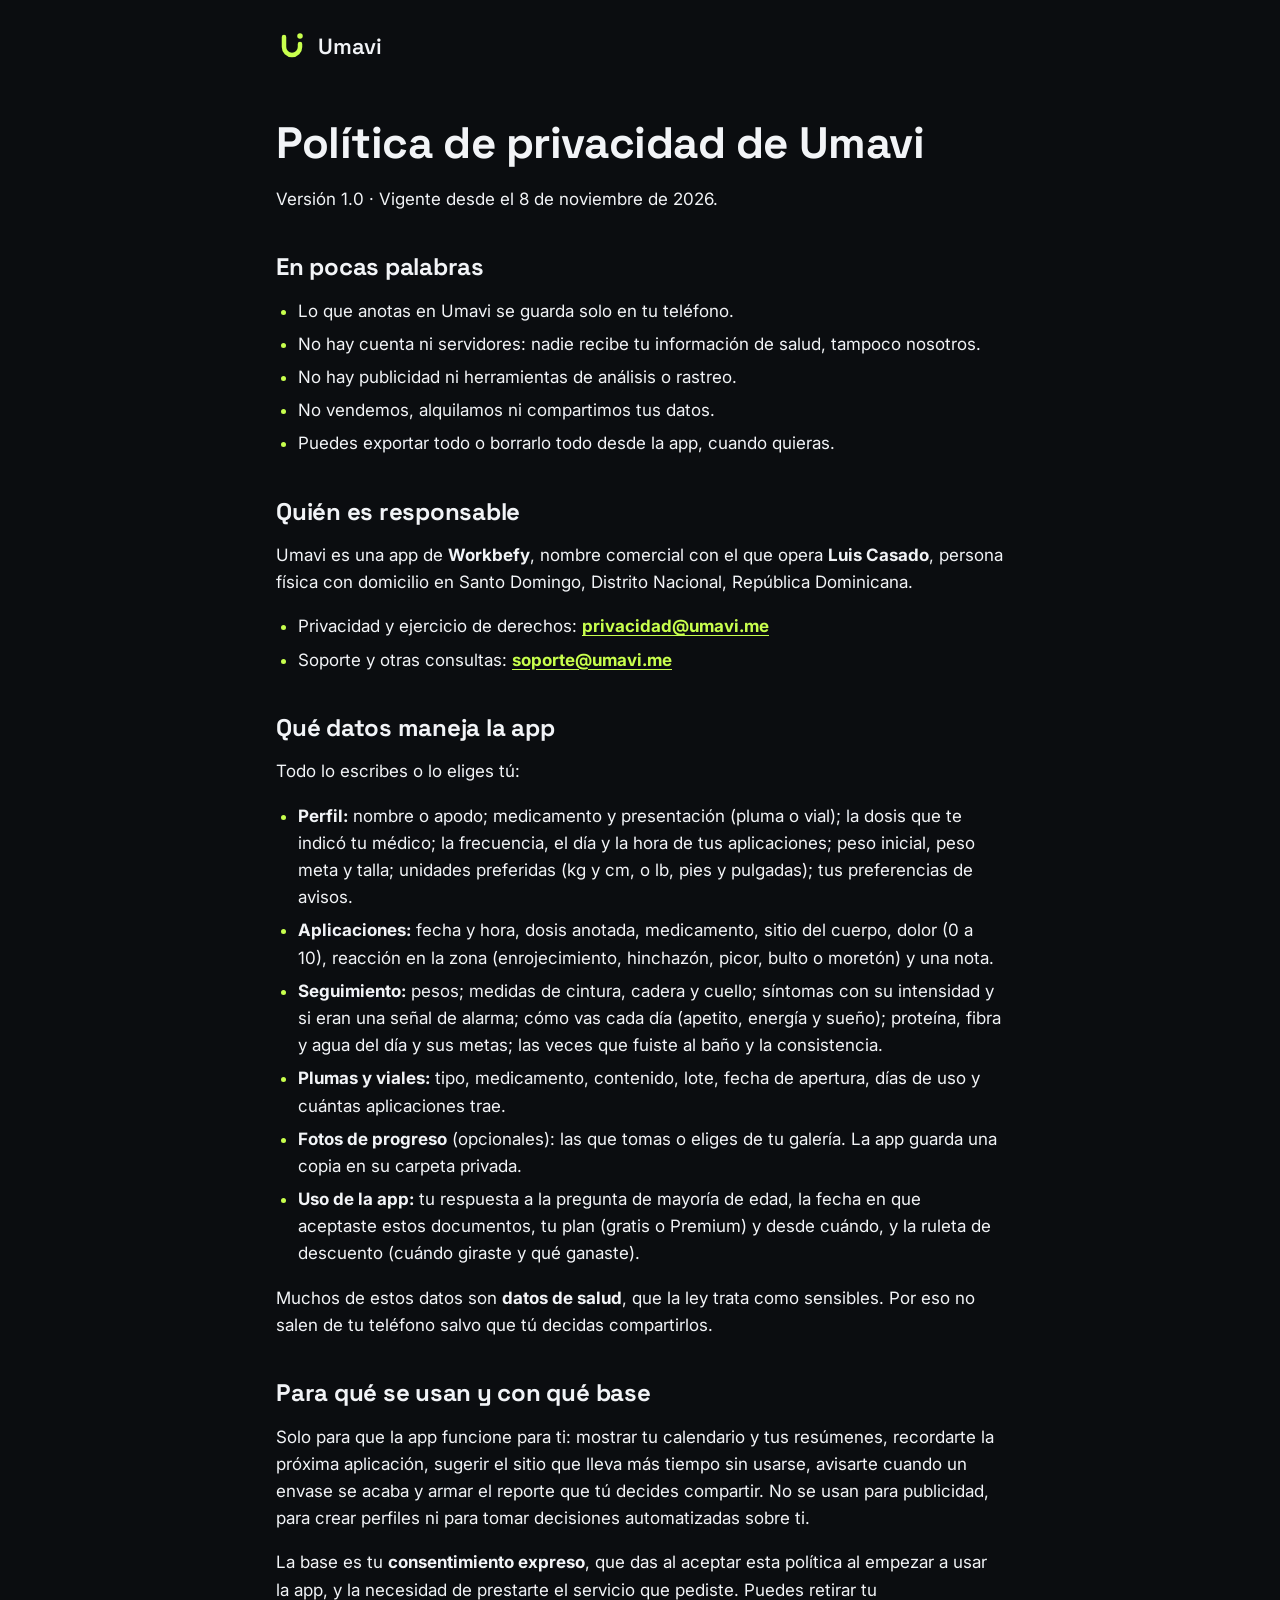
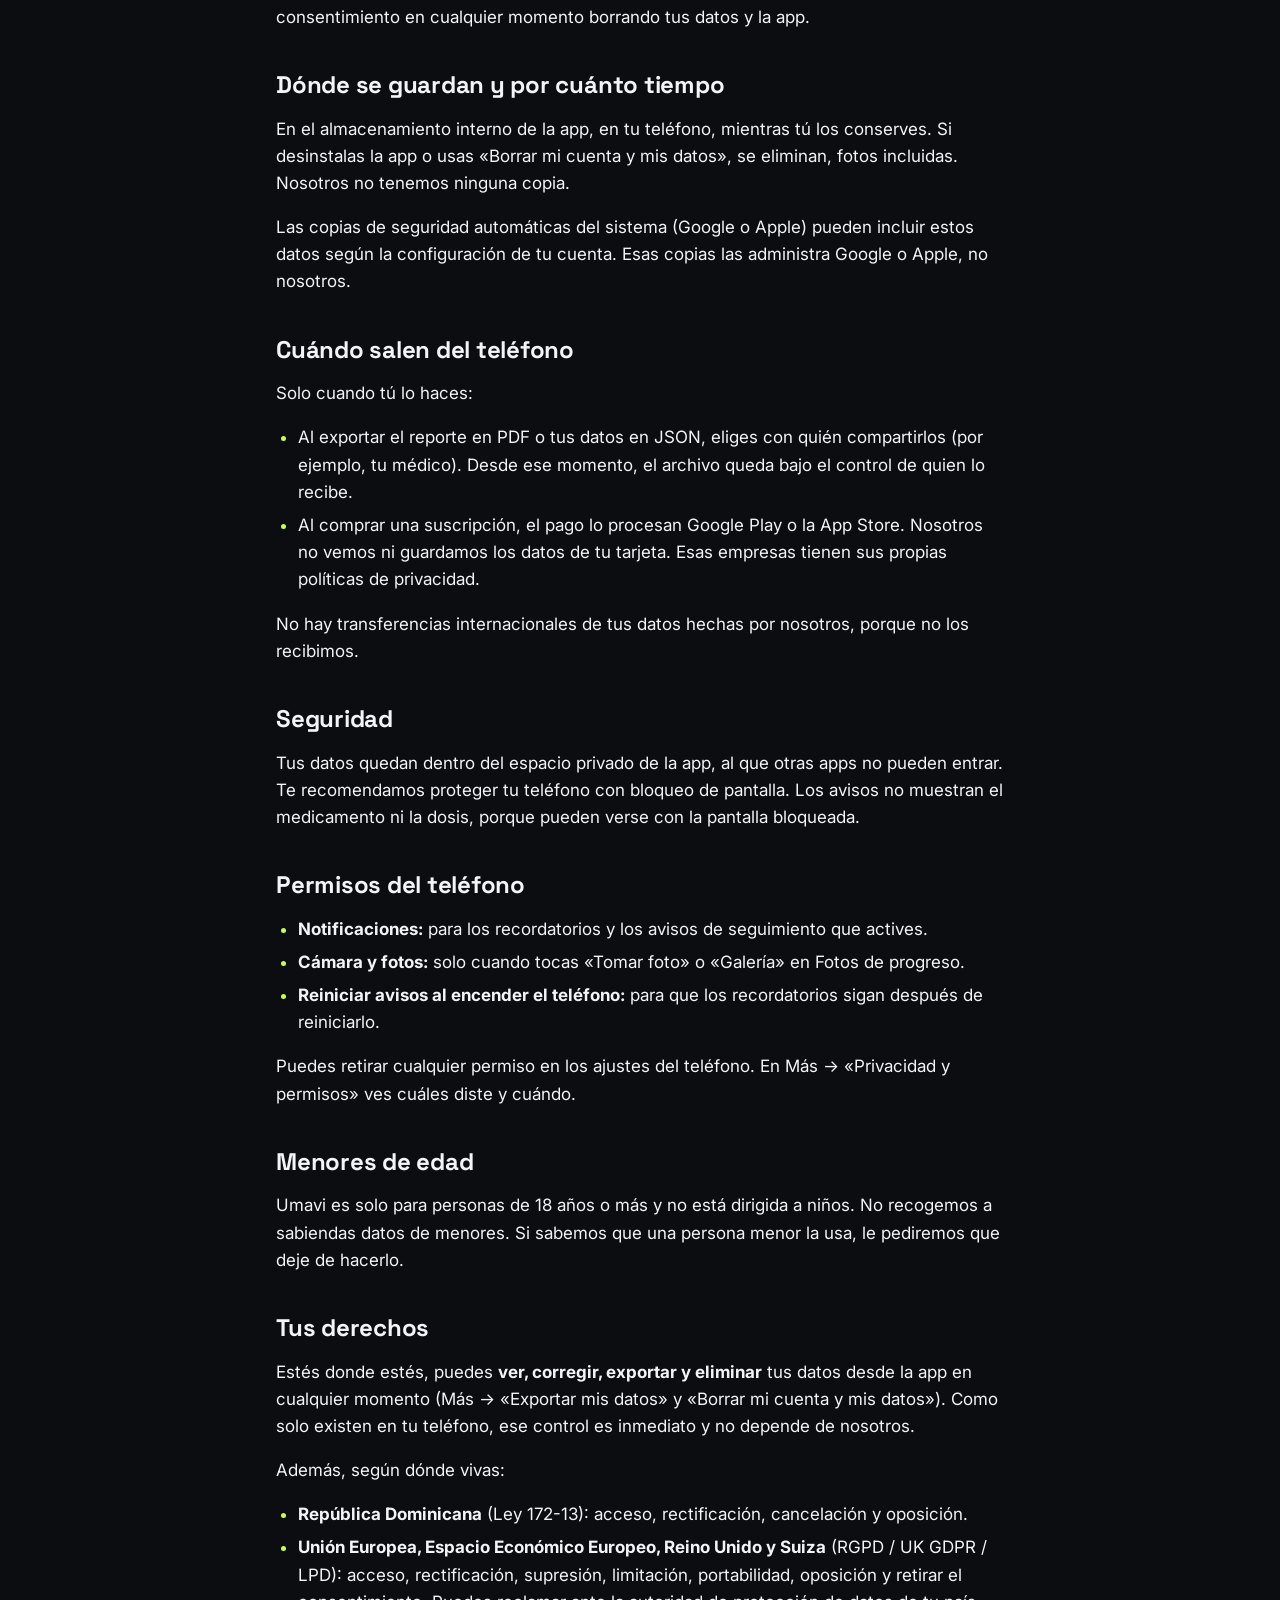
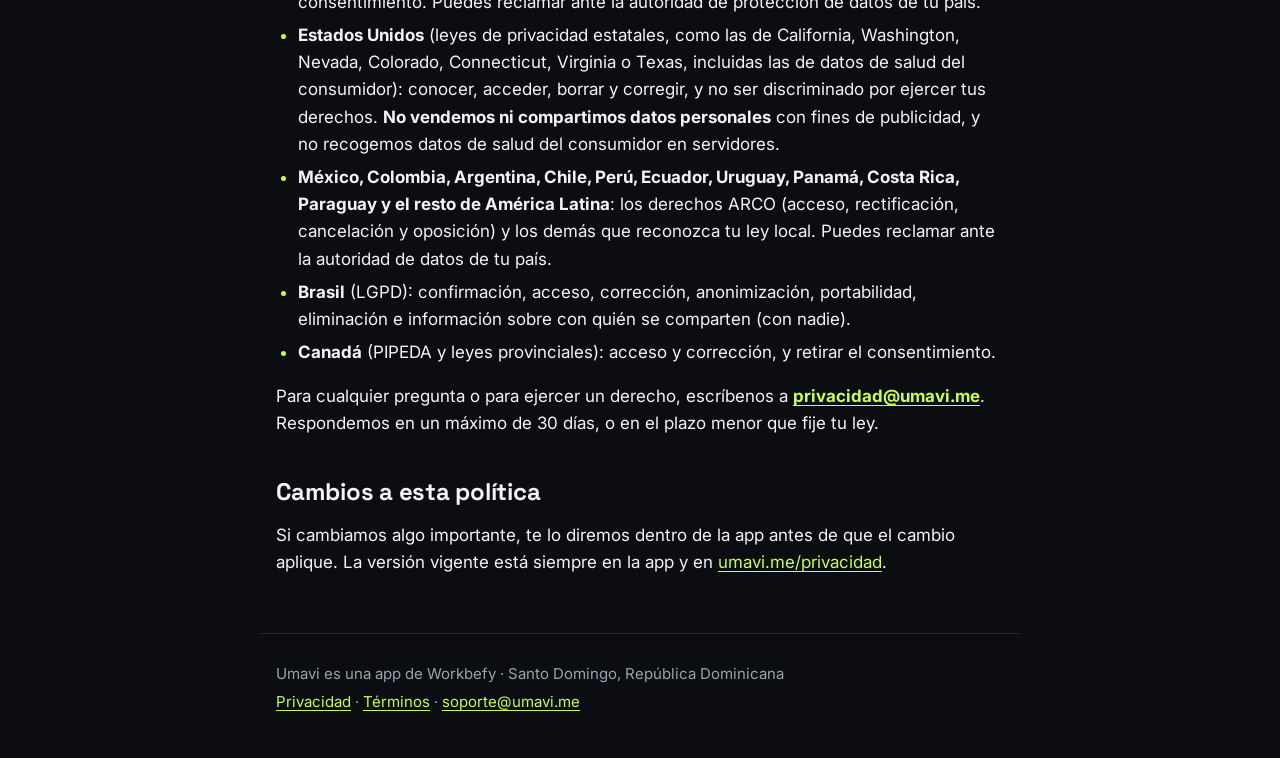
==== privacidad/index.html @ 456c7ed0 "Sitio de umavi.me: inicio, privacidad y términos (versión 1.0)" ====
<!doctype html>
<html lang="es">
<head>
<meta charset="utf-8">
<meta name="viewport" content="width=device-width, initial-scale=1">
<title>Política de privacidad de Umavi</title>
<meta name="description" content="Umavi: diario personal para el tratamiento GLP-1. Privacidad, términos y contacto.">
<link rel="stylesheet" href="../estilo.css">
</head>
<body>
<header class="barra">
  <a class="marca" href="../" aria-label="Umavi, inicio">
    <svg viewBox="0 0 64 64" width="32" height="32" aria-hidden="true"><path d="M16 14v20a16 16 0 0 0 32 0v-6" fill="none" stroke="currentColor" stroke-width="9" stroke-linecap="round"/><circle cx="48" cy="12" r="5.5" fill="currentColor"/></svg>
    <span>Umavi</span>
  </a>
</header>
<main>
<article class="doc">
<h1>Política de privacidad de Umavi</h1>
<p>Versión 1.0 · Vigente desde el 8 de noviembre de 2026.</p>
<h2>En pocas palabras</h2>
<ul>
<li>Lo que anotas en Umavi se guarda solo en tu teléfono.</li>
<li>No hay cuenta ni servidores: nadie recibe tu información de salud, tampoco nosotros.</li>
<li>No hay publicidad ni herramientas de análisis o rastreo.</li>
<li>No vendemos, alquilamos ni compartimos tus datos.</li>
<li>Puedes exportar todo o borrarlo todo desde la app, cuando quieras.</li>
</ul>
<h2>Quién es responsable</h2>
<p>Umavi es una app de <strong>Workbefy</strong>, nombre comercial con el que opera <strong>Luis Casado</strong>, persona física con domicilio en Santo Domingo, Distrito Nacional, República Dominicana.</p>
<ul>
<li>Privacidad y ejercicio de derechos: <strong><a href="mailto:privacidad@umavi.me">privacidad@umavi.me</a></strong></li>
<li>Soporte y otras consultas: <strong><a href="mailto:soporte@umavi.me">soporte@umavi.me</a></strong></li>
</ul>
<h2>Qué datos maneja la app</h2>
<p>Todo lo escribes o lo eliges tú:</p>
<ul>
<li><strong>Perfil:</strong> nombre o apodo; medicamento y presentación (pluma o vial); la dosis que te indicó tu médico; la frecuencia, el día y la hora de tus aplicaciones; peso inicial, peso meta y talla; unidades preferidas (kg y cm, o lb, pies y pulgadas); tus preferencias de avisos.</li>
<li><strong>Aplicaciones:</strong> fecha y hora, dosis anotada, medicamento, sitio del cuerpo, dolor (0 a 10), reacción en la zona (enrojecimiento, hinchazón, picor, bulto o moretón) y una nota.</li>
<li><strong>Seguimiento:</strong> pesos; medidas de cintura, cadera y cuello; síntomas con su intensidad y si eran una señal de alarma; cómo vas cada día (apetito, energía y sueño); proteína, fibra y agua del día y sus metas; las veces que fuiste al baño y la consistencia.</li>
<li><strong>Plumas y viales:</strong> tipo, medicamento, contenido, lote, fecha de apertura, días de uso y cuántas aplicaciones trae.</li>
<li><strong>Fotos de progreso</strong> (opcionales): las que tomas o eliges de tu galería. La app guarda una copia en su carpeta privada.</li>
<li><strong>Uso de la app:</strong> tu respuesta a la pregunta de mayoría de edad, la fecha en que aceptaste estos documentos, tu plan (gratis o Premium) y desde cuándo, y la ruleta de descuento (cuándo giraste y qué ganaste).</li>
</ul>
<p>Muchos de estos datos son <strong>datos de salud</strong>, que la ley trata como sensibles. Por eso no salen de tu teléfono salvo que tú decidas compartirlos.</p>
<h2>Para qué se usan y con qué base</h2>
<p>Solo para que la app funcione para ti: mostrar tu calendario y tus resúmenes, recordarte la próxima aplicación, sugerir el sitio que lleva más tiempo sin usarse, avisarte cuando un envase se acaba y armar el reporte que tú decides compartir. No se usan para publicidad, para crear perfiles ni para tomar decisiones automatizadas sobre ti.</p>
<p>La base es tu <strong>consentimiento expreso</strong>, que das al aceptar esta política al empezar a usar la app, y la necesidad de prestarte el servicio que pediste. Puedes retirar tu consentimiento en cualquier momento borrando tus datos y la app.</p>
<h2>Dónde se guardan y por cuánto tiempo</h2>
<p>En el almacenamiento interno de la app, en tu teléfono, mientras tú los conserves. Si desinstalas la app o usas «Borrar mi cuenta y mis datos», se eliminan, fotos incluidas. Nosotros no tenemos ninguna copia.</p>
<p>Las copias de seguridad automáticas del sistema (Google o Apple) pueden incluir estos datos según la configuración de tu cuenta. Esas copias las administra Google o Apple, no nosotros.</p>
<h2>Cuándo salen del teléfono</h2>
<p>Solo cuando tú lo haces:</p>
<ul>
<li>Al exportar el reporte en PDF o tus datos en JSON, eliges con quién compartirlos (por ejemplo, tu médico). Desde ese momento, el archivo queda bajo el control de quien lo recibe.</li>
<li>Al comprar una suscripción, el pago lo procesan Google Play o la App Store. Nosotros no vemos ni guardamos los datos de tu tarjeta. Esas empresas tienen sus propias políticas de privacidad.</li>
</ul>
<p>No hay transferencias internacionales de tus datos hechas por nosotros, porque no los recibimos.</p>
<h2>Seguridad</h2>
<p>Tus datos quedan dentro del espacio privado de la app, al que otras apps no pueden entrar. Te recomendamos proteger tu teléfono con bloqueo de pantalla. Los avisos no muestran el medicamento ni la dosis, porque pueden verse con la pantalla bloqueada.</p>
<h2>Permisos del teléfono</h2>
<ul>
<li><strong>Notificaciones:</strong> para los recordatorios y los avisos de seguimiento que actives.</li>
<li><strong>Cámara y fotos:</strong> solo cuando tocas «Tomar foto» o «Galería» en Fotos de progreso.</li>
<li><strong>Reiniciar avisos al encender el teléfono:</strong> para que los recordatorios sigan después de reiniciarlo.</li>
</ul>
<p>Puedes retirar cualquier permiso en los ajustes del teléfono. En Más → «Privacidad y permisos» ves cuáles diste y cuándo.</p>
<h2>Menores de edad</h2>
<p>Umavi es solo para personas de 18 años o más y no está dirigida a niños. No recogemos a sabiendas datos de menores. Si sabemos que una persona menor la usa, le pediremos que deje de hacerlo.</p>
<h2>Tus derechos</h2>
<p>Estés donde estés, puedes <strong>ver, corregir, exportar y eliminar</strong> tus datos desde la app en cualquier momento (Más → «Exportar mis datos» y «Borrar mi cuenta y mis datos»). Como solo existen en tu teléfono, ese control es inmediato y no depende de nosotros.</p>
<p>Además, según dónde vivas:</p>
<ul>
<li><strong>República Dominicana</strong> (Ley 172-13): acceso, rectificación, cancelación y oposición.</li>
<li><strong>Unión Europea, Espacio Económico Europeo, Reino Unido y Suiza</strong> (RGPD / UK GDPR / LPD): acceso, rectificación, supresión, limitación, portabilidad, oposición y retirar el consentimiento. Puedes reclamar ante la autoridad de protección de datos de tu país.</li>
<li><strong>Estados Unidos</strong> (leyes de privacidad estatales, como las de California, Washington, Nevada, Colorado, Connecticut, Virginia o Texas, incluidas las de datos de salud del consumidor): conocer, acceder, borrar y corregir, y no ser discriminado por ejercer tus derechos. <strong>No vendemos ni compartimos datos personales</strong> con fines de publicidad, y no recogemos datos de salud del consumidor en servidores.</li>
<li><strong>México, Colombia, Argentina, Chile, Perú, Ecuador, Uruguay, Panamá, Costa Rica, Paraguay y el resto de América Latina</strong>: los derechos ARCO (acceso, rectificación, cancelación y oposición) y los demás que reconozca tu ley local. Puedes reclamar ante la autoridad de datos de tu país.</li>
<li><strong>Brasil</strong> (LGPD): confirmación, acceso, corrección, anonimización, portabilidad, eliminación e información sobre con quién se comparten (con nadie).</li>
<li><strong>Canadá</strong> (PIPEDA y leyes provinciales): acceso y corrección, y retirar el consentimiento.</li>
</ul>
<p>Para cualquier pregunta o para ejercer un derecho, escríbenos a <strong><a href="mailto:privacidad@umavi.me">privacidad@umavi.me</a></strong>. Respondemos en un máximo de 30 días, o en el plazo menor que fije tu ley.</p>
<h2>Cambios a esta política</h2>
<p>Si cambiamos algo importante, te lo diremos dentro de la app antes de que el cambio aplique. La versión vigente está siempre en la app y en <a href="https://umavi.me/privacidad/">umavi.me/privacidad</a>.</p>
</article>

</main>
<footer class="pie">
  <p>Umavi es una app de Workbefy · Santo Domingo, República Dominicana</p>
  <p><a href="../privacidad/">Privacidad</a> · <a href="../terminos/">Términos</a> · <a href="mailto:soporte@umavi.me">soporte@umavi.me</a></p>
</footer>
</body>
</html>
---- estilo.css ----
@font-face { font-family: "Inter"; src: url("fuentes/Inter.ttf") format("truetype"); font-weight: 100 900; font-display: swap; }
@font-face { font-family: "Space Grotesk"; src: url("fuentes/SpaceGrotesk.ttf") format("truetype"); font-weight: 300 700; font-display: swap; }
:root {
  --fondo: #0B0D10; --superficie: #15181D; --borde: #262B33;
  --texto: #F2F4F7; --suave: #9AA3AF; --acento: #C8FF4D;
  color-scheme: dark;
}
* { box-sizing: border-box; }
html { -webkit-text-size-adjust: 100%; }
body { margin: 0; background: var(--fondo); color: var(--texto); font: 400 17px/1.6 "Inter", system-ui, sans-serif; }
a { color: var(--acento); text-underline-offset: 3px; overflow-wrap: anywhere; }
a:focus-visible { outline: 2px solid var(--acento); outline-offset: 3px; border-radius: 4px; }
.barra, main, .pie { width: 100%; max-width: 760px; margin: 0 auto; padding: 0 16px; }
.barra { padding-top: 24px; padding-bottom: 8px; }
.marca { display: inline-flex; align-items: center; gap: 10px; min-height: 44px; color: var(--acento); text-decoration: none;
  font: 600 22px/1 "Space Grotesk", sans-serif; }
.marca span { color: var(--texto); }
h1, h2, h3 { font-family: "Space Grotesk", sans-serif; line-height: 1.15; letter-spacing: -0.01em; }
.portada h1 { font-size: clamp(40px, 9vw, 64px); margin: 48px 0 16px; }
.bajada { font-size: 19px; max-width: 60ch; }
.nota { color: var(--suave); font-size: 15px; }
.tarjetas { display: grid; gap: 12px; margin: 40px 0 56px; }
.tarjeta { display: flex; flex-direction: column; gap: 4px; padding: 20px 24px; min-height: 48px; background: var(--superficie);
  border: 1px solid var(--borde); border-radius: 24px; text-decoration: none; color: var(--texto); transition: border-color .15s; }
.tarjeta:hover { border-color: var(--acento); }
.tarjeta span { font: 600 19px/1.3 "Space Grotesk", sans-serif; }
.tarjeta small { color: var(--suave); font-size: 15px; }
.doc h1 { font-size: clamp(32px, 7vw, 44px); margin: 40px 0 8px; }
.doc h2 { font-size: 24px; margin: 40px 0 8px; }
.doc h3 { font-size: 19px; margin: 24px 0 8px; }
.doc p, .doc li { max-width: 68ch; }
.doc ul { padding-left: 22px; }
.doc li { margin: 6px 0; }
.doc li::marker { color: var(--acento); }
.pie { border-top: 1px solid var(--borde); margin-top: 56px; padding-top: 24px; padding-bottom: 40px; color: var(--suave); font-size: 15px; }
.pie p { margin: 4px 0; }
@media (prefers-reduced-motion: reduce) { .tarjeta { transition: none; } }
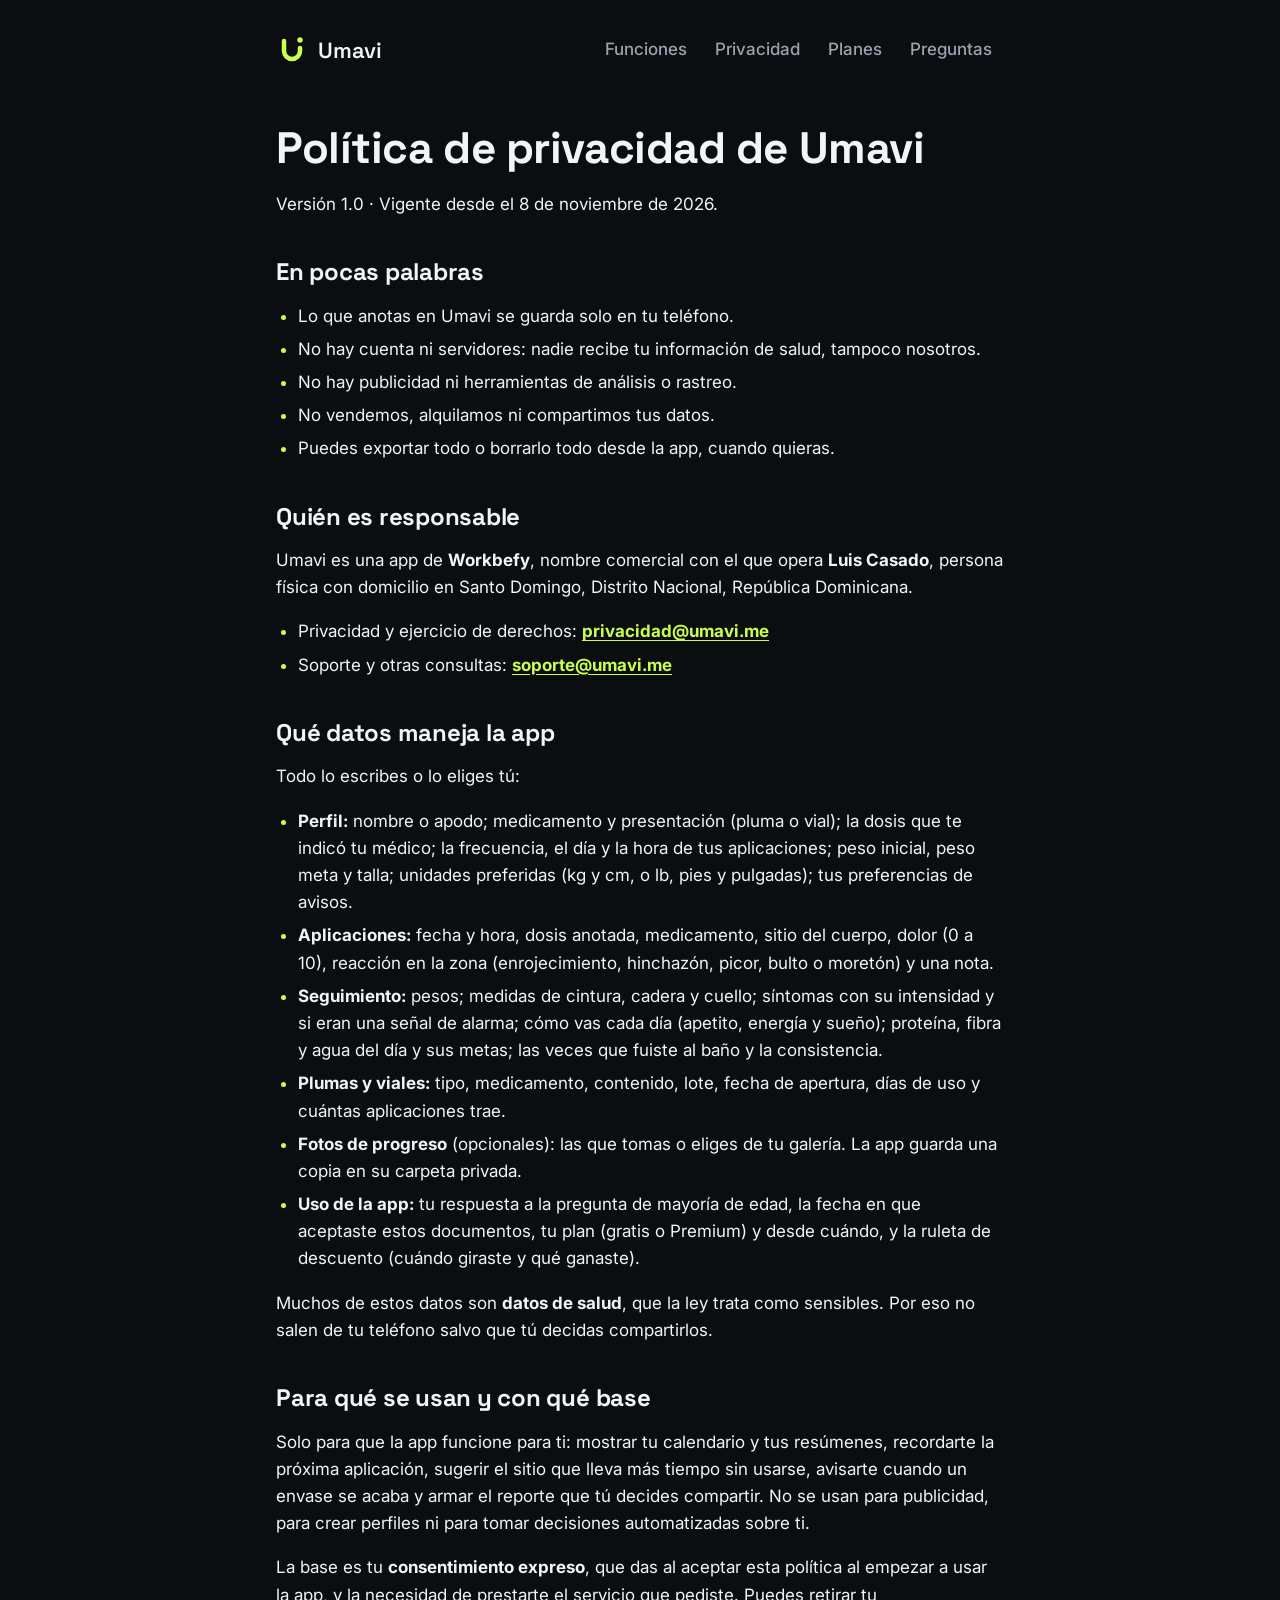
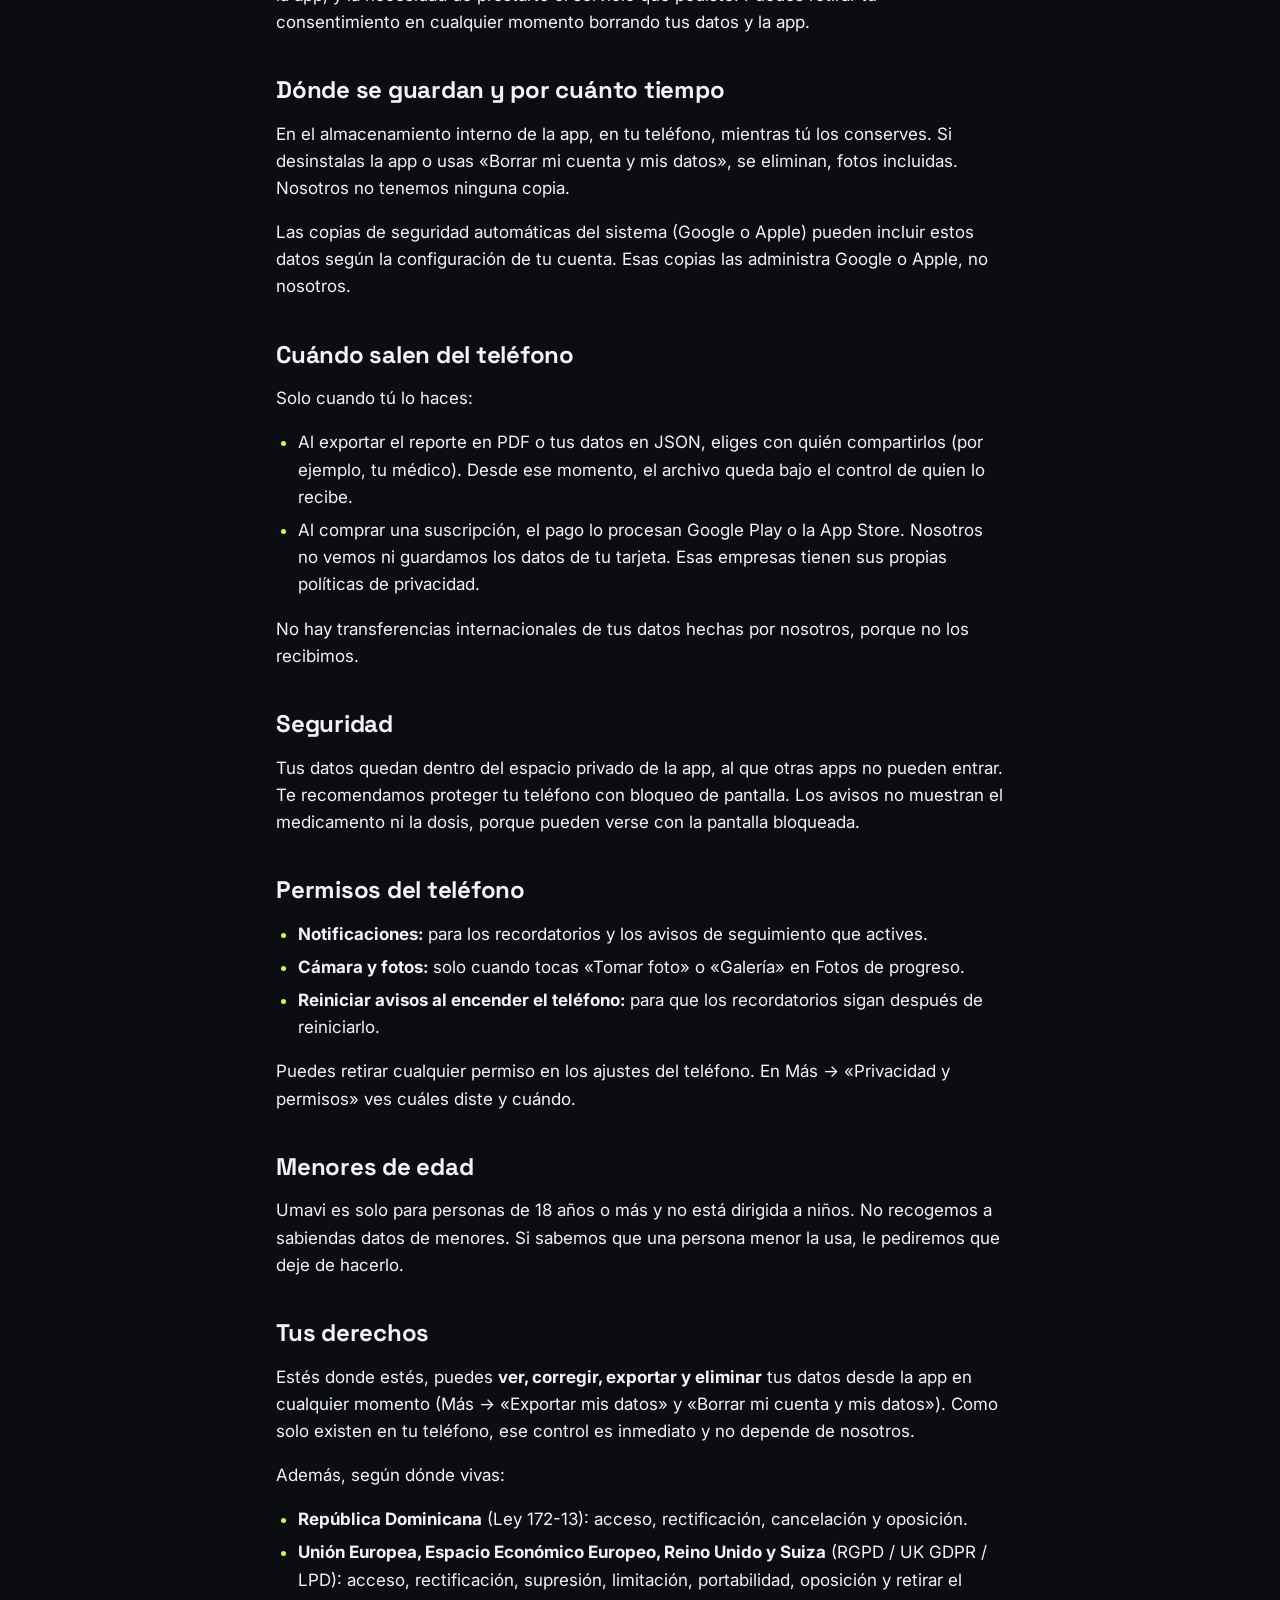
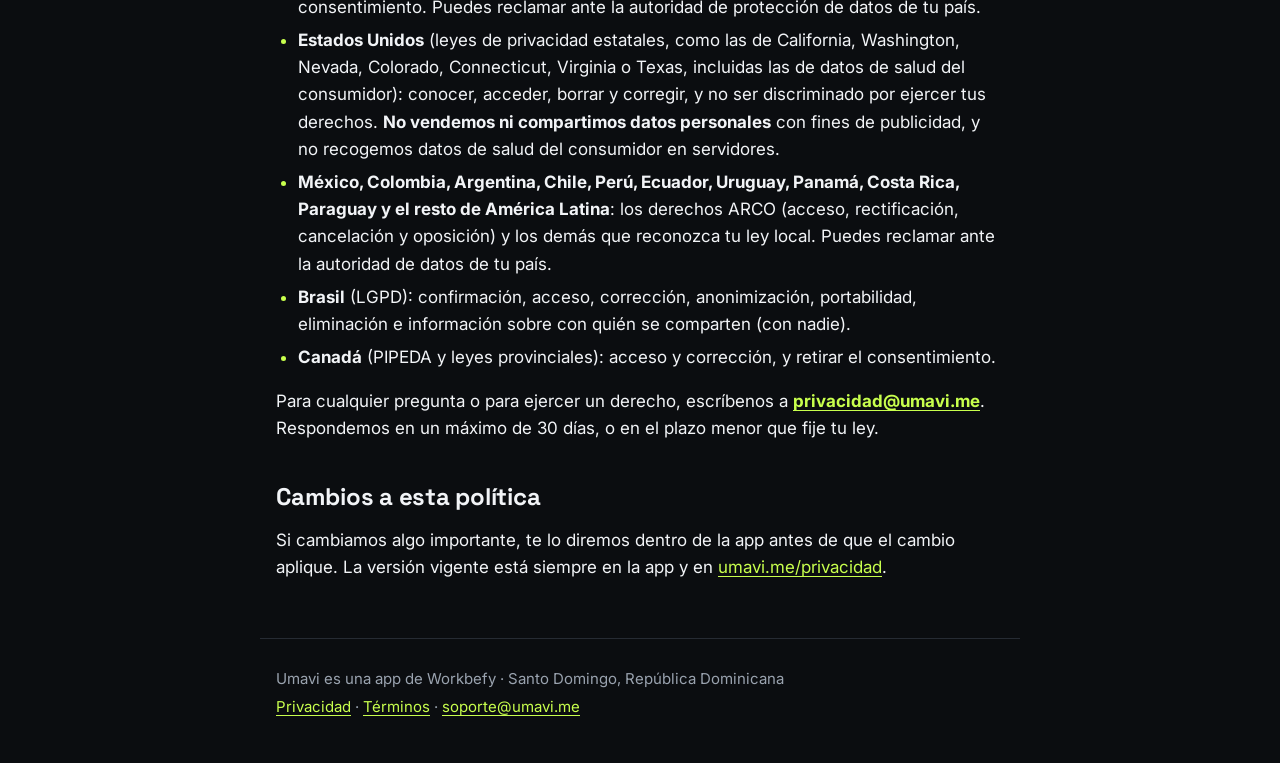
==== commit 7b542bf9: "Página de la app: funciones, privacidad, planes, preguntas y botones de Google Play y App Store" ====
--- a/privacidad/index.html
+++ b/privacidad/index.html
@@ -5,16 +5,25 @@
 <meta name="viewport" content="width=device-width, initial-scale=1">
 <title>Política de privacidad de Umavi</title>
 <meta name="description" content="Umavi: diario personal para el tratamiento GLP-1. Privacidad, términos y contacto.">
+<meta name="theme-color" content="#0B0D10">
+<meta property="og:title" content="Política de privacidad de Umavi">
+<meta property="og:description" content="Umavi: diario personal para el tratamiento GLP-1. Privacidad, términos y contacto.">
+<meta property="og:image" content="https://umavi.me/img/01-hoy.webp">
+<link rel="icon" href="../icono.png">
 <link rel="stylesheet" href="../estilo.css">
 </head>
 <body>
+<a class="saltar" href="#contenido">Saltar al contenido</a>
 <header class="barra">
   <a class="marca" href="../" aria-label="Umavi, inicio">
     <svg viewBox="0 0 64 64" width="32" height="32" aria-hidden="true"><path d="M16 14v20a16 16 0 0 0 32 0v-6" fill="none" stroke="currentColor" stroke-width="9" stroke-linecap="round"/><circle cx="48" cy="12" r="5.5" fill="currentColor"/></svg>
     <span>Umavi</span>
   </a>
+  <nav class="nav" aria-label="Secciones">
+    <a href="../#funciones">Funciones</a><a href="../#privacidad">Privacidad</a><a href="../#planes">Planes</a><a href="../#preguntas">Preguntas</a>
+  </nav>
 </header>
-<main>
+<main id="contenido">
 <article class="doc">
 <h1>Política de privacidad de Umavi</h1>
 <p>Versión 1.0 · Vigente desde el 8 de noviembre de 2026.</p>
--- a/estilo.css
+++ b/estilo.css
@@ -2,7 +2,7 @@
 @font-face { font-family: "Space Grotesk"; src: url("fuentes/SpaceGrotesk.ttf") format("truetype"); font-weight: 300 700; font-display: swap; }
 :root {
   --fondo: #0B0D10; --superficie: #15181D; --borde: #262B33;
-  --texto: #F2F4F7; --suave: #9AA3AF; --acento: #C8FF4D;
+  --texto: #F2F4F7; --suave: #9AA3AF; --acento: #C8FF4D; --lila: #B49CFF;
   color-scheme: dark;
 }
 * { box-sizing: border-box; }
@@ -35,3 +35,117 @@
 .pie { border-top: 1px solid var(--borde); margin-top: 56px; padding-top: 24px; padding-bottom: 40px; color: var(--suave); font-size: 15px; }
 .pie p { margin: 4px 0; }
 @media (prefers-reduced-motion: reduce) { .tarjeta { transition: none; } }
+.saltar { position: absolute; left: -9999px; top: 8px; z-index: 10; padding: 12px 16px; background: var(--acento); color: #0B0D10; border-radius: 12px; }
+.saltar:focus { left: 16px; }
+.barra { display: flex; align-items: center; justify-content: space-between; gap: 16px; }
+.nav { display: none; gap: 4px; }
+.nav a { color: var(--suave); text-decoration: none; padding: 12px; border-radius: 12px; font-weight: 500; }
+.nav a:hover { color: var(--texto); }
+@media (min-width: 768px) { .nav { display: flex; } }
+body.portada-app .barra, body.portada-app main, body.portada-app .pie { max-width: 1180px; }
+
+body.portada-app { overflow-x: clip; }
+.hero-visual { overflow-x: clip; }
+.lima { color: var(--acento); }
+.ojo { color: var(--acento); font: 600 14px/1 "Space Grotesk", sans-serif; letter-spacing: .12em; text-transform: uppercase; margin: 0 0 16px; }
+
+.hero { display: grid; gap: 48px; align-items: center; padding: 32px 0 64px; }
+.sello { display: inline-flex; align-items: center; gap: 10px; margin: 0 0 24px; padding: 8px 14px; border: 1px solid var(--borde); border-radius: 999px; color: var(--suave); font-size: 14px; }
+.punto { flex: none; width: 8px; height: 8px; border-radius: 50%; background: var(--acento); box-shadow: 0 0 0 4px rgba(200,255,77,.15); }
+.hero h1 { font-size: clamp(48px, 11vw, 96px); line-height: .98; letter-spacing: -0.035em; margin: 0 0 24px; }
+.bajada { font-size: clamp(18px, 2.2vw, 21px); color: #C9CED6; max-width: 34em; margin: 0 0 32px; }
+.aviso-hero { color: var(--suave); font-size: 14px; margin: 20px 0 0; }
+
+.tiendas { display: flex; flex-wrap: wrap; gap: 12px; }
+.tienda { display: inline-flex; align-items: center; gap: 12px; min-height: 56px; padding: 10px 20px 10px 16px; border-radius: 16px;
+  background: var(--texto); color: #0B0D10; text-decoration: none; font: 600 18px/1.1 "Space Grotesk", sans-serif; transition: transform .15s, background .15s, border-color .15s; }
+.tienda small { display: block; font: 500 12px/1.2 "Inter", sans-serif; opacity: .75; }
+.tienda:hover { transform: translateY(-2px); background: var(--acento); }
+.tienda.pronto { background: transparent; color: var(--texto); border: 1px solid #3A414B; }
+.tienda.pronto:hover { border-color: var(--acento); background: transparent; }
+
+.hero-visual { position: relative; display: grid; place-items: center; min-height: 560px; }
+.anillo { position: absolute; width: min(90vw, 540px); aspect-ratio: 1; border-radius: 50%;
+  background: conic-gradient(from 200deg, rgba(200,255,77,0) 0deg, rgba(200,255,77,.6) 250deg, rgba(200,255,77,0) 360deg);
+  -webkit-mask: radial-gradient(farthest-side, transparent calc(100% - 3px), #000 calc(100% - 2px));
+          mask: radial-gradient(farthest-side, transparent calc(100% - 3px), #000 calc(100% - 2px));
+  animation: girar 24s linear infinite; pointer-events: none; }
+.anillo.pequeno { width: 360px; top: -180px; left: calc(50% - 180px); opacity: .7; }
+@keyframes girar { to { transform: rotate(360deg); } }
+.hero-visual::before { content: ""; position: absolute; width: min(70vw, 420px); aspect-ratio: 1; border-radius: 50%;
+  background: radial-gradient(circle, rgba(180,156,255,.22), transparent 68%); }
+
+.telefono { position: relative; margin: 0; width: min(76vw, 300px); border-radius: 44px; padding: 10px; background: #1D2127;
+  border: 1px solid #2E343D; box-shadow: 0 40px 80px -30px rgba(0,0,0,.85); }
+.telefono img { display: block; width: 100%; height: auto; border-radius: 34px; }
+.telefono.principal { width: min(70vw, 320px); transform: rotate(-3deg); }
+
+.franja { list-style: none; display: grid; grid-template-columns: repeat(2, 1fr); gap: 1px; margin: 0 0 16px; padding: 0;
+  background: var(--borde); border: 1px solid var(--borde); border-radius: 24px; overflow: hidden; }
+.franja li { background: var(--fondo); padding: 24px 20px; color: var(--suave); font-size: 15px; }
+.franja strong { display: block; color: var(--texto); font: 600 32px/1.1 "Space Grotesk", sans-serif; margin-bottom: 4px; }
+@media (min-width: 768px) { .franja { grid-template-columns: repeat(4, 1fr); } }
+
+.seccion { padding: 72px 0; }
+.cabecera { max-width: 40em; margin-bottom: 40px; }
+.cabecera h2, .privacidad h2, .cta h2 { font-size: clamp(32px, 6vw, 56px); line-height: 1.02; letter-spacing: -0.03em; margin: 0 0 16px; }
+.cabecera p:not(.ojo) { color: var(--suave); font-size: 18px; margin: 0; }
+
+.funcion { display: grid; gap: 32px; align-items: center; padding: 40px 0; border-top: 1px solid var(--borde); }
+.funcion .telefono { justify-self: center; }
+.numero { color: var(--lila); font: 600 16px/1 "Space Grotesk", sans-serif; margin: 0 0 12px; }
+.funcion h3 { font-size: clamp(26px, 4vw, 36px); line-height: 1.08; letter-spacing: -0.02em; margin: 0 0 12px; }
+.funcion-texto > p:not(.numero) { color: #C9CED6; max-width: 32em; }
+.puntos { list-style: none; padding: 0; margin: 20px 0 0; display: grid; gap: 10px; }
+.puntos li { position: relative; padding-left: 28px; }
+.puntos li::before { content: ""; position: absolute; left: 2px; top: .45em; width: 12px; height: 7px; border-left: 2px solid var(--acento); border-bottom: 2px solid var(--acento); transform: rotate(-45deg); }
+@media (min-width: 960px) {
+  .hero { grid-template-columns: 1.15fr .85fr; padding: 64px 0 96px; }
+  .funcion { grid-template-columns: 1fr 1fr; gap: 64px; padding: 64px 0; }
+  .funcion:nth-of-type(even) .funcion-texto { order: 2; }
+}
+
+.rejilla { list-style: none; padding: 0; margin: 0; display: grid; gap: 12px; }
+.rejilla li { padding: 28px; background: var(--superficie); border: 1px solid var(--borde); border-radius: 24px; }
+.rejilla h3 { font-size: 20px; margin: 0 0 8px; }
+.rejilla p { margin: 0; color: var(--suave); }
+@media (min-width: 640px) { .rejilla { grid-template-columns: repeat(2, 1fr); } }
+@media (min-width: 1024px) { .rejilla { grid-template-columns: repeat(3, 1fr); } .no-hace { grid-template-columns: repeat(4, 1fr); } }
+
+.privacidad { display: grid; gap: 40px; margin: 32px 0; padding: 48px 24px; border-radius: 32px;
+  background: radial-gradient(120% 140% at 100% 0%, rgba(200,255,77,.12), transparent 55%), var(--superficie); border: 1px solid var(--borde); }
+.privacidad-texto > p:not(.ojo) { color: #C9CED6; font-size: 18px; max-width: 34em; }
+.garantias { list-style: none; padding: 0; margin: 0; display: grid; gap: 12px; align-content: center; }
+.garantias li { display: flex; gap: 14px; align-items: center; padding: 16px 18px; border-radius: 16px; background: rgba(11,13,16,.6); border: 1px solid var(--borde); font-weight: 500; }
+.garantias span { display: grid; place-items: center; flex: none; width: 28px; height: 28px; border-radius: 50%; background: var(--acento); color: #0B0D10; font-weight: 700; }
+.enlace-flecha { display: inline-flex; gap: 8px; align-items: center; min-height: 44px; font-weight: 600; }
+@media (min-width: 960px) { .privacidad { grid-template-columns: 1.1fr .9fr; padding: 72px 64px; } }
+
+.planes { display: grid; gap: 16px; }
+.plan { padding: 32px 28px; border-radius: 28px; background: var(--superficie); border: 1px solid var(--borde); }
+.plan h3 { font-size: 28px; margin: 0; }
+.plan.premium { border-color: var(--acento); background: linear-gradient(180deg, rgba(200,255,77,.08), transparent 60%), var(--superficie); }
+.etiqueta { display: inline-block; margin: 0 0 12px; padding: 6px 12px; border-radius: 999px; background: var(--acento); color: #0B0D10; font: 600 13px/1 "Space Grotesk", sans-serif; }
+.nota-plan { color: var(--suave); font-size: 14px; margin: 20px 0 0; }
+@media (min-width: 768px) { .planes { grid-template-columns: 1fr 1fr; } }
+
+.faq { display: grid; gap: 12px; max-width: 820px; }
+.faq details { background: var(--superficie); border: 1px solid var(--borde); border-radius: 20px; padding: 0 24px; }
+.faq summary { cursor: pointer; list-style: none; display: flex; justify-content: space-between; gap: 16px; align-items: center; min-height: 64px;
+  font: 600 18px/1.3 "Space Grotesk", sans-serif; }
+.faq summary::-webkit-details-marker { display: none; }
+.faq summary::after { content: "+"; flex: none; color: var(--acento); font-size: 26px; transition: transform .2s; }
+.faq details[open] summary::after { transform: rotate(45deg); }
+.faq details p { color: #C9CED6; margin: 0 0 20px; }
+.faq summary:focus-visible { outline: 2px solid var(--acento); outline-offset: 4px; border-radius: 8px; }
+
+.cta { position: relative; overflow: hidden; text-align: center; margin: 40px 0 0; padding: 120px 24px 72px; border-radius: 32px; border: 1px solid var(--borde);
+  background: radial-gradient(80% 100% at 50% 0%, rgba(180,156,255,.14), transparent 60%), var(--superficie); }
+.cta h2 { position: relative; max-width: 14em; margin-left: auto; margin-right: auto; }
+.cta p { position: relative; color: var(--suave); font-size: 18px; }
+.cta .tiendas { position: relative; justify-content: center; margin-top: 24px; }
+
+@media (prefers-reduced-motion: reduce) {
+  .anillo { animation: none; }
+  .tienda, .faq summary::after { transition: none; }
+}
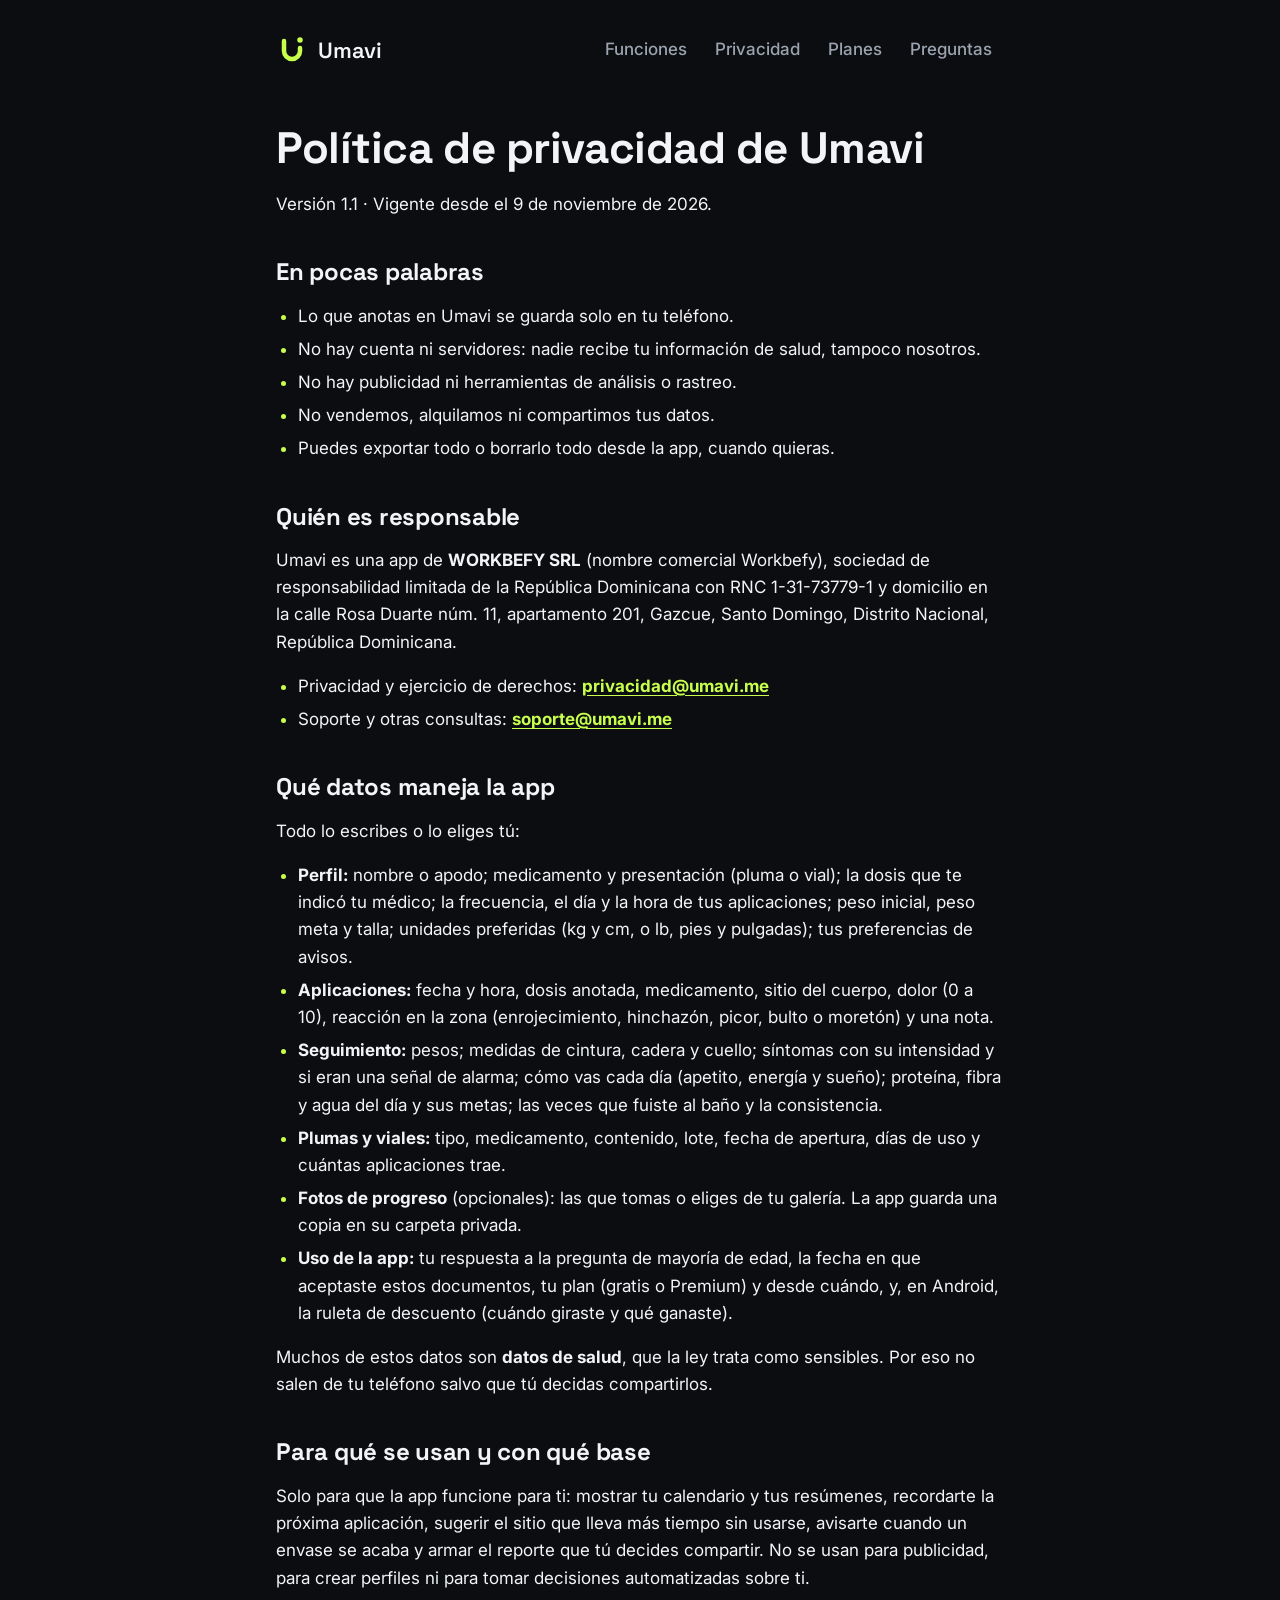
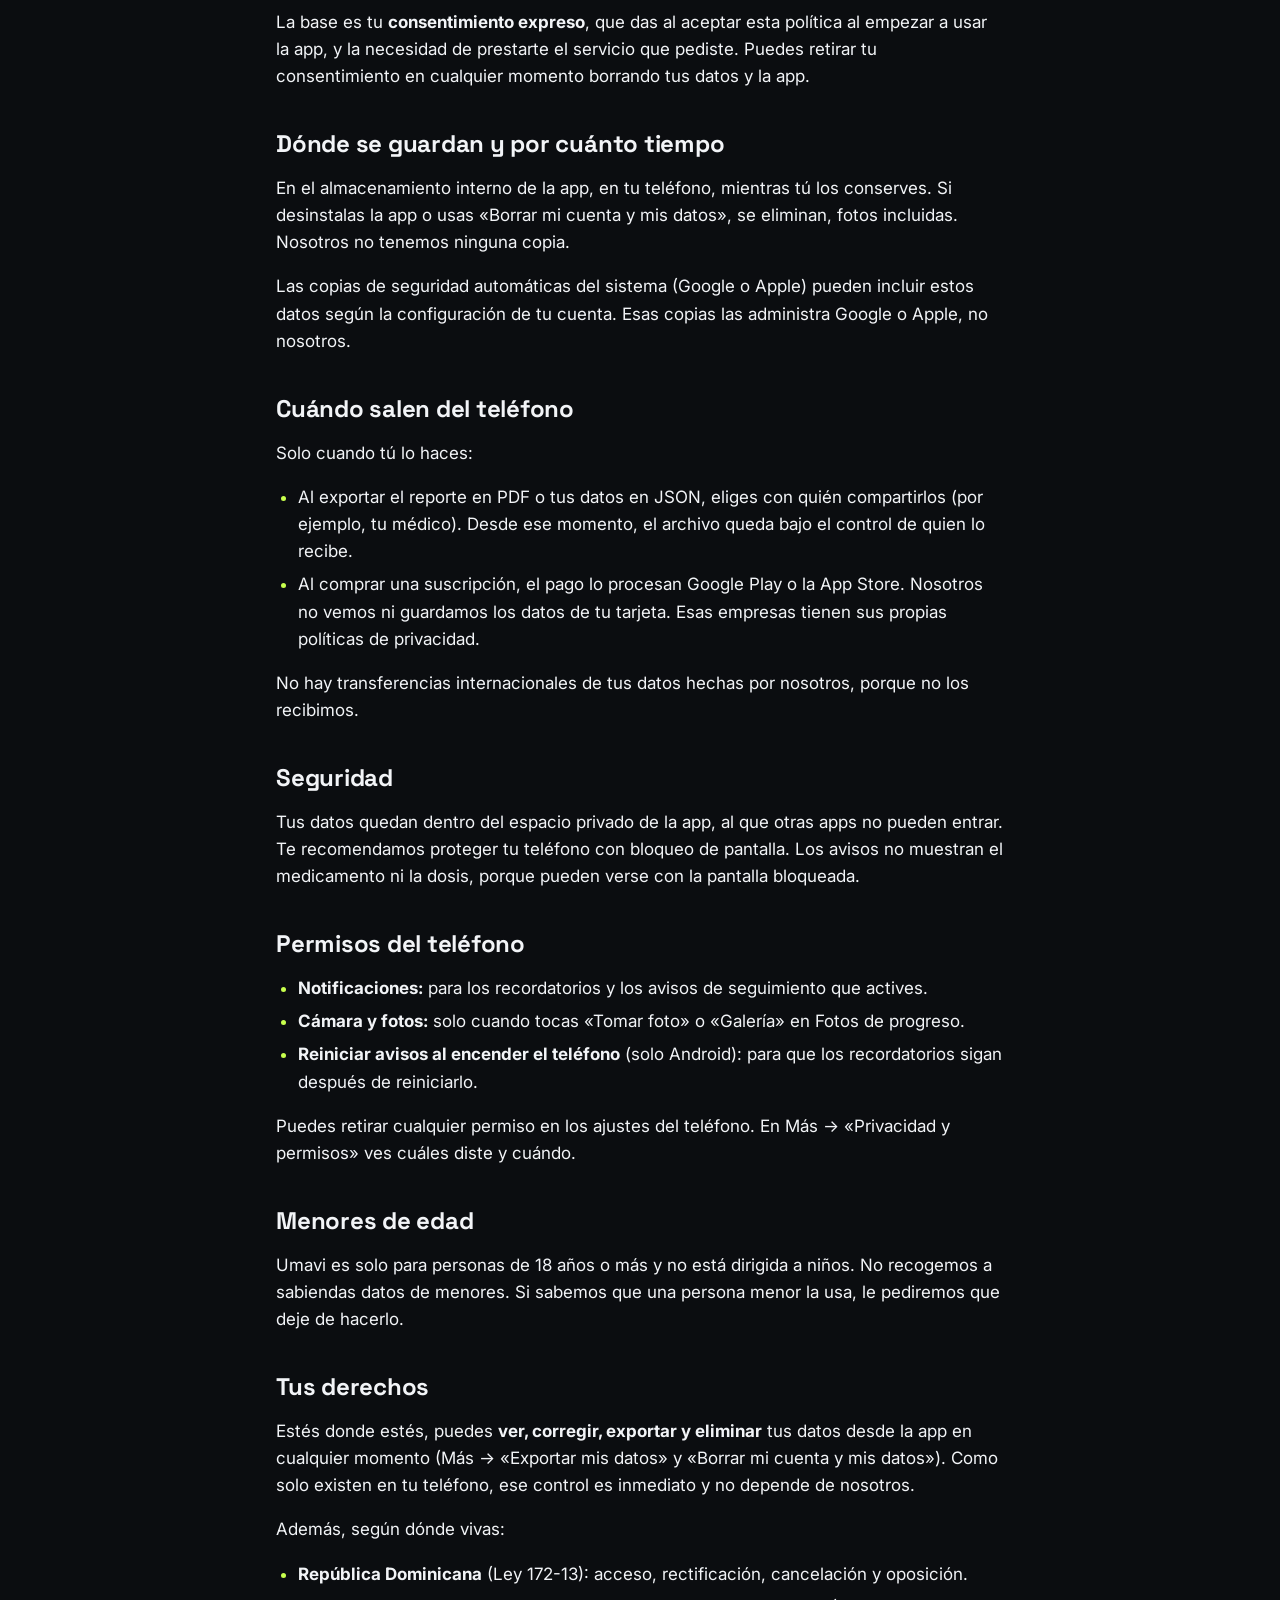
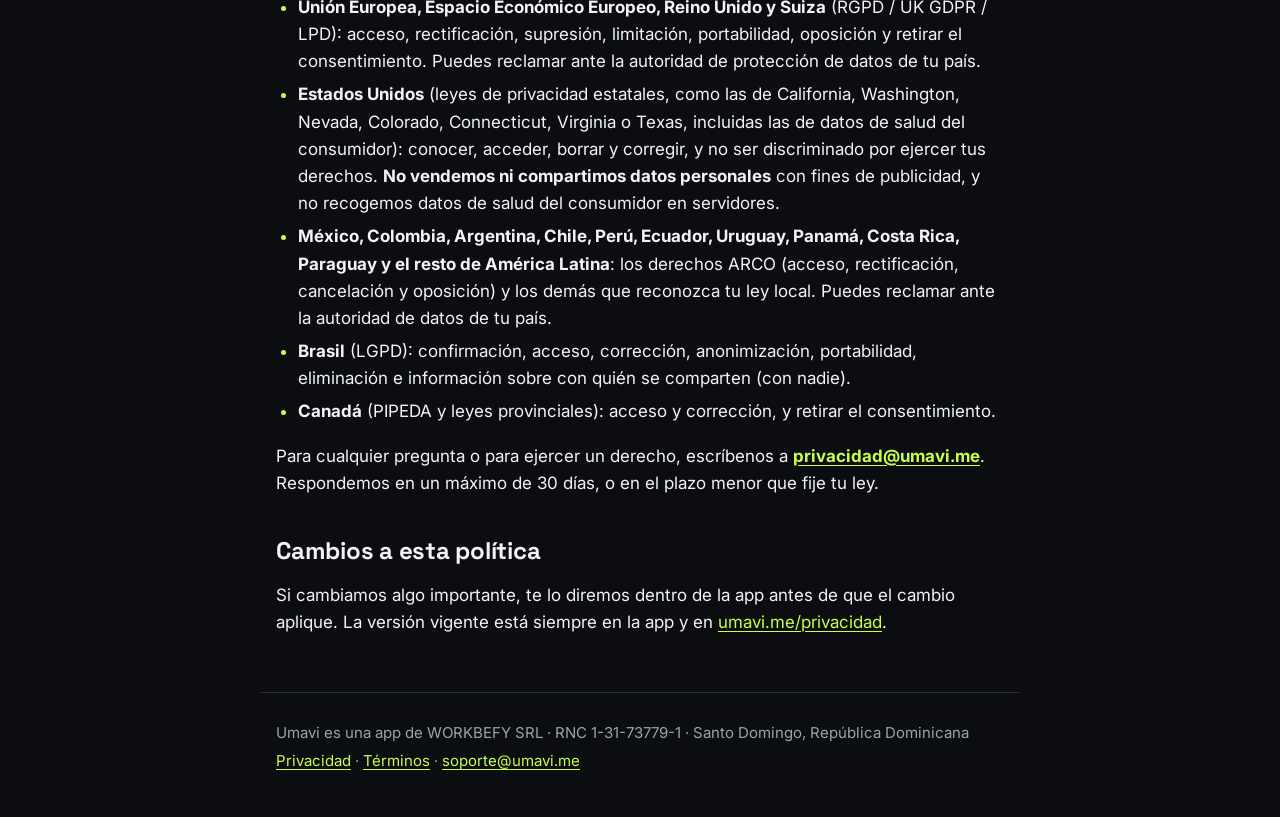
==== commit 2a544776: "Textos legales 1.1 a nombre de WORKBEFY SRL Política de privacidad y términos versión 1.1 (WORKBEFY " ====
--- a/privacidad/index.html
+++ b/privacidad/index.html
@@ -26,7 +26,7 @@
 <main id="contenido">
 <article class="doc">
 <h1>Política de privacidad de Umavi</h1>
-<p>Versión 1.0 · Vigente desde el 8 de noviembre de 2026.</p>
+<p>Versión 1.1 · Vigente desde el 9 de noviembre de 2026.</p>
 <h2>En pocas palabras</h2>
 <ul>
 <li>Lo que anotas en Umavi se guarda solo en tu teléfono.</li>
@@ -36,7 +36,7 @@
 <li>Puedes exportar todo o borrarlo todo desde la app, cuando quieras.</li>
 </ul>
 <h2>Quién es responsable</h2>
-<p>Umavi es una app de <strong>Workbefy</strong>, nombre comercial con el que opera <strong>Luis Casado</strong>, persona física con domicilio en Santo Domingo, Distrito Nacional, República Dominicana.</p>
+<p>Umavi es una app de <strong>WORKBEFY SRL</strong> (nombre comercial Workbefy), sociedad de responsabilidad limitada de la República Dominicana con RNC 1-31-73779-1 y domicilio en la calle Rosa Duarte núm. 11, apartamento 201, Gazcue, Santo Domingo, Distrito Nacional, República Dominicana.</p>
 <ul>
 <li>Privacidad y ejercicio de derechos: <strong><a href="mailto:privacidad@umavi.me">privacidad@umavi.me</a></strong></li>
 <li>Soporte y otras consultas: <strong><a href="mailto:soporte@umavi.me">soporte@umavi.me</a></strong></li>
@@ -49,7 +49,7 @@
 <li><strong>Seguimiento:</strong> pesos; medidas de cintura, cadera y cuello; síntomas con su intensidad y si eran una señal de alarma; cómo vas cada día (apetito, energía y sueño); proteína, fibra y agua del día y sus metas; las veces que fuiste al baño y la consistencia.</li>
 <li><strong>Plumas y viales:</strong> tipo, medicamento, contenido, lote, fecha de apertura, días de uso y cuántas aplicaciones trae.</li>
 <li><strong>Fotos de progreso</strong> (opcionales): las que tomas o eliges de tu galería. La app guarda una copia en su carpeta privada.</li>
-<li><strong>Uso de la app:</strong> tu respuesta a la pregunta de mayoría de edad, la fecha en que aceptaste estos documentos, tu plan (gratis o Premium) y desde cuándo, y la ruleta de descuento (cuándo giraste y qué ganaste).</li>
+<li><strong>Uso de la app:</strong> tu respuesta a la pregunta de mayoría de edad, la fecha en que aceptaste estos documentos, tu plan (gratis o Premium) y desde cuándo, y, en Android, la ruleta de descuento (cuándo giraste y qué ganaste).</li>
 </ul>
 <p>Muchos de estos datos son <strong>datos de salud</strong>, que la ley trata como sensibles. Por eso no salen de tu teléfono salvo que tú decidas compartirlos.</p>
 <h2>Para qué se usan y con qué base</h2>
@@ -71,7 +71,7 @@
 <ul>
 <li><strong>Notificaciones:</strong> para los recordatorios y los avisos de seguimiento que actives.</li>
 <li><strong>Cámara y fotos:</strong> solo cuando tocas «Tomar foto» o «Galería» en Fotos de progreso.</li>
-<li><strong>Reiniciar avisos al encender el teléfono:</strong> para que los recordatorios sigan después de reiniciarlo.</li>
+<li><strong>Reiniciar avisos al encender el teléfono</strong> (solo Android): para que los recordatorios sigan después de reiniciarlo.</li>
 </ul>
 <p>Puedes retirar cualquier permiso en los ajustes del teléfono. En Más → «Privacidad y permisos» ves cuáles diste y cuándo.</p>
 <h2>Menores de edad</h2>
@@ -94,7 +94,7 @@
 
 </main>
 <footer class="pie">
-  <p>Umavi es una app de Workbefy · Santo Domingo, República Dominicana</p>
+  <p>Umavi es una app de WORKBEFY SRL · RNC 1-31-73779-1 · Santo Domingo, República Dominicana</p>
   <p><a href="../privacidad/">Privacidad</a> · <a href="../terminos/">Términos</a> · <a href="mailto:soporte@umavi.me">soporte@umavi.me</a></p>
 </footer>
 </body>
